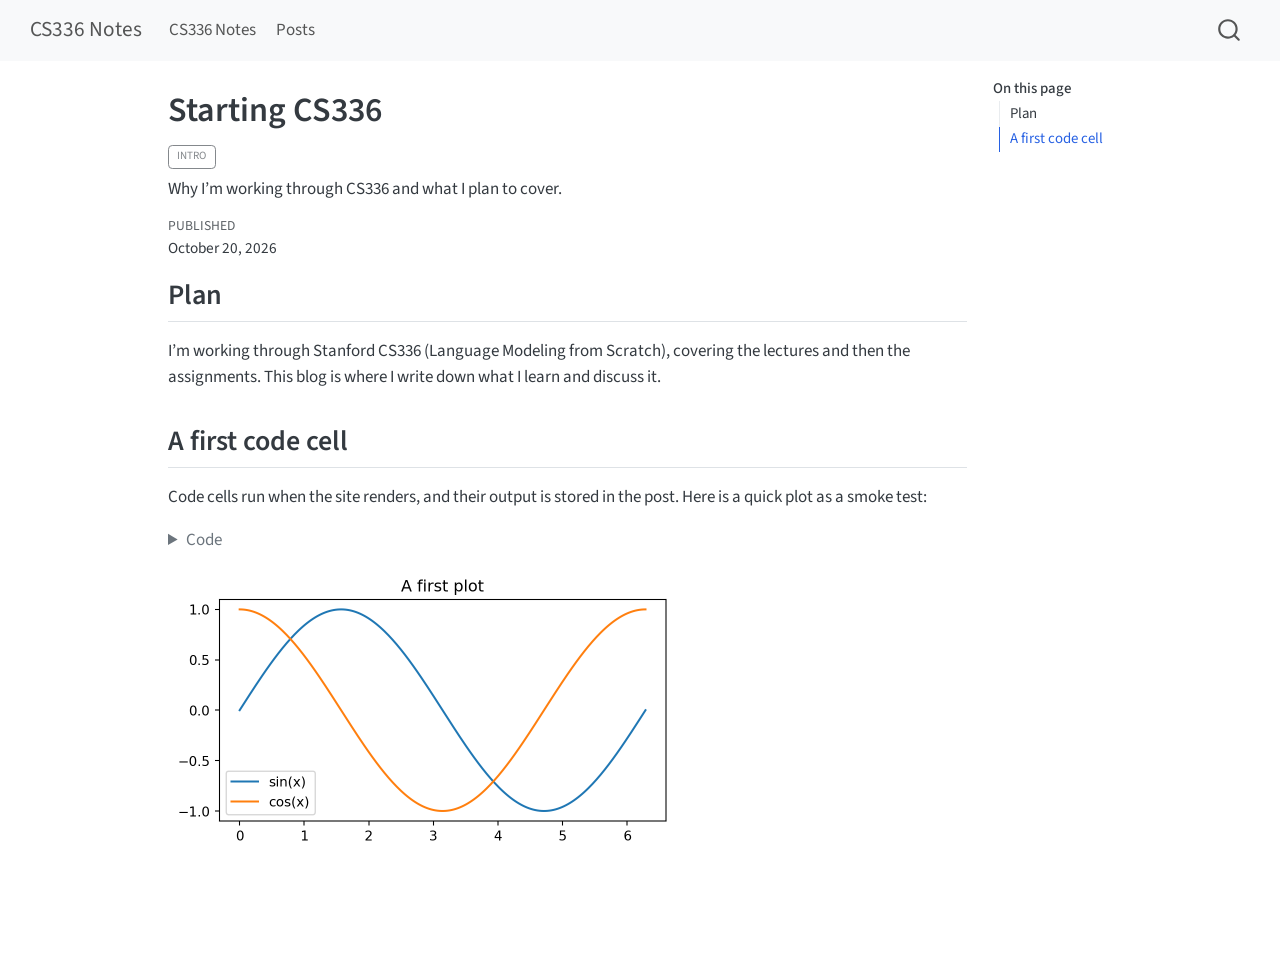
==== posts/2026-10-20-introduction/index.html @ ba6509da "Built site for gh-pages" ====
<!DOCTYPE html>
<html xmlns="http://www.w3.org/1999/xhtml" lang="en" xml:lang="en"><head>

<meta charset="utf-8">
<meta name="generator" content="quarto-1.10.19">

<meta name="viewport" content="width=device-width, initial-scale=1.0, user-scalable=yes">

<meta name="dcterms.date" content="2026-10-20">
<meta name="description" content="Why I’m working through CS336 and what I plan to cover.">

<title>Starting CS336 – CS336 Notes</title>
<style>
/* Default styles provided by pandoc.
** See https://pandoc.org/MANUAL.html#variables-for-html for config info.
*/
span.smallcaps{font-variant: small-caps;}
div.columns{display: flex; gap: 1.5em;}
div.column{flex: auto;}
@media screen {
div.columns{gap: min(4vw, 1.5em);}
div.column{overflow-x: auto;}
}
div.hanging-indent{margin-left: 1.5em; text-indent: -1.5em;}
ul.task-list{list-style: none;}
ul.task-list li input[type="checkbox"] {
  width: 0.8em;
  margin: 0 0.8em 0.2em -1em; /* quarto-specific, see https://github.com/quarto-dev/quarto-cli/issues/4556 */ 
  vertical-align: middle;
}
/* CSS for syntax highlighting */
html { -webkit-text-size-adjust: 100%; }
pre > code.sourceCode { white-space: pre; position: relative; }
pre > code.sourceCode > span { display: inline-block; line-height: 1.25; }
pre > code.sourceCode > span:empty { height: 1.2em; }
.sourceCode { overflow: visible; }
code.sourceCode > span { color: inherit; text-decoration: inherit; }
div.sourceCode { margin: 1em 0; }
pre.sourceCode { margin: 0; }
@media screen {
div.sourceCode { overflow: auto; }
}
@media print {
pre > code.sourceCode { white-space: pre-wrap; }
pre > code.sourceCode > span { text-indent: -5em; padding-left: 5em; }
}
pre.numberSource code
  { counter-reset: source-line 0; }
pre.numberSource code > span
  { position: relative; left: -4em; counter-increment: source-line; }
pre.numberSource code > span > a:first-child::before
  { content: counter(source-line);
    position: relative; left: -1em; text-align: right; vertical-align: baseline;
    border: none; display: inline-block;
    -webkit-touch-callout: none; -webkit-user-select: none;
    -khtml-user-select: none; -moz-user-select: none;
    -ms-user-select: none; user-select: none;
    padding: 0 4px; width: 4em;
  }
pre.numberSource { margin-left: 3em;  padding-left: 4px; }
div.sourceCode
  {   }
@media screen {
pre > code.sourceCode > span > a:first-child::before { text-decoration: underline; }
}
</style>


<script src="../../site_libs/quarto-nav/quarto-nav.js"></script>
<script src="../../site_libs/quarto-nav/headroom.min.js"></script>
<script src="../../site_libs/clipboard/clipboard.min.js"></script>
<script src="../../site_libs/quarto-search/autocomplete.umd.js"></script>
<script src="../../site_libs/quarto-search/fuse.min.js"></script>
<script src="../../site_libs/quarto-search/quarto-search.js"></script>
<meta name="quarto:offset" content="../../">
<script src="../../site_libs/quarto-html/quarto.js" type="module"></script>
<script src="../../site_libs/quarto-html/tabsets/tabsets.js" type="module"></script>
<script src="../../site_libs/quarto-html/popper.min.js"></script>
<script src="../../site_libs/quarto-html/tippy.umd.min.js"></script>
<script src="../../site_libs/quarto-html/anchor.min.js"></script>
<link href="../../site_libs/quarto-html/tippy.css" rel="stylesheet">
<link href="../../site_libs/quarto-html/quarto-syntax-highlighting-bf27225e3a48a9273f3daa8f8e829971.css" rel="stylesheet" id="quarto-text-highlighting-styles">
<script src="../../site_libs/bootstrap/bootstrap.min.js"></script>
<link href="../../site_libs/bootstrap/bootstrap-icons.css" rel="stylesheet">
<link href="../../site_libs/bootstrap/bootstrap-06f8a88343a80d1801e7d5232569a929.min.css" rel="stylesheet" append-hash="true" id="quarto-bootstrap" data-mode="light">
<script id="quarto-search-options" type="application/json">{
  "location": "navbar",
  "copy-button": false,
  "collapse-after": 3,
  "panel-placement": "end",
  "type": "overlay",
  "limit": 50,
  "keyboard-shortcut": [
    "f",
    "/",
    "s"
  ],
  "show-item-context": false,
  "language": {
    "search-no-results-text": "No results",
    "search-matching-documents-text": "matching documents",
    "search-copy-link-title": "Copy link to search",
    "search-hide-matches-text": "Hide additional matches",
    "search-more-match-text": "more match in this document",
    "search-more-matches-text": "more matches in this document",
    "search-clear-button-title": "Clear",
    "search-text-placeholder": "",
    "search-detached-cancel-button-title": "Cancel",
    "search-submit-button-title": "Submit",
    "search-label": "Search"
  }
}</script>


</head>

<body class="nav-fixed quarto-light">

<div id="quarto-search-results"></div>
  <header id="quarto-header" class="headroom fixed-top">
    <nav class="navbar navbar-expand-lg " data-bs-theme="dark">
      <div class="navbar-container container-fluid">
      <div class="navbar-brand-container mx-auto">
    <a class="navbar-brand" href="../../index.html">
    <span class="navbar-title">CS336 Notes</span>
    </a>
  </div>
            <div id="quarto-search" class="" title="Search"></div>
          <button class="navbar-toggler" type="button" data-bs-toggle="collapse" data-bs-target="#navbarCollapse" aria-controls="navbarCollapse" role="menu" aria-expanded="false" aria-label="Toggle navigation" onclick="if (window.quartoToggleHeadroom) { window.quartoToggleHeadroom(); }">
  <span class="navbar-toggler-icon"></span>
</button>
          <div class="collapse navbar-collapse" id="navbarCollapse">
            <ul class="navbar-nav navbar-nav-scroll me-auto">
  <li class="nav-item">
    <a class="nav-link" href="../../index.html"> 
<span class="menu-text">CS336 Notes</span></a>
  </li>  
  <li class="nav-item">
    <a class="nav-link" href="../../posts/index.html"> 
<span class="menu-text">Posts</span></a>
  </li>  
</ul>
          </div> <!-- /navcollapse -->
            <div class="quarto-navbar-tools">
</div>
      </div> <!-- /container-fluid -->
    </nav>
</header>
<!-- content -->
<div id="quarto-content" class="quarto-container page-columns page-rows-contents page-layout-article page-navbar">
<!-- sidebar -->
<!-- margin-sidebar -->
    <div id="quarto-margin-sidebar" class="sidebar margin-sidebar">
        <nav id="TOC" role="doc-toc" class="toc-active">
    <h2 id="toc-title">On this page</h2>
   
  <ul>
  <li><a href="#plan" id="toc-plan" class="nav-link active" data-scroll-target="#plan">Plan</a></li>
  <li><a href="#a-first-code-cell" id="toc-a-first-code-cell" class="nav-link" data-scroll-target="#a-first-code-cell">A first code cell</a></li>
  </ul>
</nav>
    </div>
<!-- main -->
<main class="content" id="quarto-document-content">

<header id="title-block-header" class="quarto-title-block default">
<div class="quarto-title">
<h1 class="title">Starting CS336</h1>
  <div class="quarto-categories">
    <div class="quarto-category">intro</div>
  </div>
  </div>

<div>
  <div class="description">
    Why I’m working through CS336 and what I plan to cover.
  </div>
</div>


<div class="quarto-title-meta">

    
    <div>
    <div class="quarto-title-meta-heading">Published</div>
    <div class="quarto-title-meta-contents">
      <p class="date">October 20, 2026</p>
    </div>
  </div>
  
    
  </div>
  


</header>


<section id="plan" class="level2">
<h2 class="anchored" data-anchor-id="plan">Plan</h2>
<p>I’m working through Stanford CS336 (Language Modeling from Scratch), covering the lectures and then the assignments. This blog is where I write down what I learn and discuss it.</p>
</section>
<section id="a-first-code-cell" class="level2">
<h2 class="anchored" data-anchor-id="a-first-code-cell">A first code cell</h2>
<p>Code cells run when the site renders, and their output is stored in the post. Here is a quick plot as a smoke test:</p>
<div id="3409f7a9" class="cell" data-execution_count="1">
<details class="code-fold">
<summary>Code</summary>
<div class="code-copy-outer-scaffold"><div class="sourceCode cell-code" id="cb1"><pre class="sourceCode python code-with-copy"><code class="sourceCode python"><span id="cb1-1"><a href="#cb1-1" aria-hidden="true" tabindex="-1"></a><span class="im">import</span> numpy <span class="im">as</span> np</span>
<span id="cb1-2"><a href="#cb1-2" aria-hidden="true" tabindex="-1"></a><span class="im">import</span> matplotlib.pyplot <span class="im">as</span> plt</span>
<span id="cb1-3"><a href="#cb1-3" aria-hidden="true" tabindex="-1"></a></span>
<span id="cb1-4"><a href="#cb1-4" aria-hidden="true" tabindex="-1"></a>x <span class="op">=</span> np.linspace(<span class="dv">0</span>, <span class="dv">2</span> <span class="op">*</span> np.pi, <span class="dv">200</span>)</span>
<span id="cb1-5"><a href="#cb1-5" aria-hidden="true" tabindex="-1"></a>fig, ax <span class="op">=</span> plt.subplots(figsize<span class="op">=</span>(<span class="dv">6</span>, <span class="dv">3</span>))</span>
<span id="cb1-6"><a href="#cb1-6" aria-hidden="true" tabindex="-1"></a>ax.plot(x, np.sin(x), label<span class="op">=</span><span class="st">"sin(x)"</span>)</span>
<span id="cb1-7"><a href="#cb1-7" aria-hidden="true" tabindex="-1"></a>ax.plot(x, np.cos(x), label<span class="op">=</span><span class="st">"cos(x)"</span>)</span>
<span id="cb1-8"><a href="#cb1-8" aria-hidden="true" tabindex="-1"></a>ax.legend()</span>
<span id="cb1-9"><a href="#cb1-9" aria-hidden="true" tabindex="-1"></a>ax.set_title(<span class="st">"A first plot"</span>)</span>
<span id="cb1-10"><a href="#cb1-10" aria-hidden="true" tabindex="-1"></a>plt.show()</span></code></pre></div><button title="Copy to Clipboard" class="code-copy-button"><i class="bi"></i></button></div>
</details>
<div class="cell-output cell-output-display">
<div>
<figure class="figure">
<p><img src="index_files/figure-html/cell-2-output-1.png" width="507" height="283" class="figure-img"></p>
</figure>
</div>
</div>
</div>


</section>

</main> <!-- /main -->
<script id="quarto-html-after-body" type="application/javascript">
  window.document.addEventListener("DOMContentLoaded", function (event) {
    const icon = "";
    const anchorJS = new window.AnchorJS();
    anchorJS.options = {
      placement: 'right',
      icon: icon
    };
    anchorJS.add('.anchored');
    const isCodeAnnotation = (el) => {
      for (const clz of el.classList) {
        if (clz.startsWith('code-annotation-')) {                     
          return true;
        }
      }
      return false;
    }
    const onCopySuccess = function(e) {
      // button target
      const button = e.trigger;
      // don't keep focus
      button.blur();
      // flash "checked"
      button.classList.add('code-copy-button-checked');
      var currentTitle = button.getAttribute("title");
      button.setAttribute("title", "Copied!");
      let tooltip;
      if (window.bootstrap) {
        button.setAttribute("data-bs-toggle", "tooltip");
        button.setAttribute("data-bs-placement", "left");
        button.setAttribute("data-bs-title", "Copied!");
        tooltip = new bootstrap.Tooltip(button, 
          { trigger: "manual", 
            customClass: "code-copy-button-tooltip",
            offset: [0, -8]});
        tooltip.show();    
      }
      setTimeout(function() {
        if (tooltip) {
          tooltip.hide();
          button.removeAttribute("data-bs-title");
          button.removeAttribute("data-bs-toggle");
          button.removeAttribute("data-bs-placement");
        }
        button.setAttribute("title", currentTitle);
        button.classList.remove('code-copy-button-checked');
      }, 1000);
      // clear code selection
      e.clearSelection();
    }
    const getTextToCopy = function(trigger) {
      const outerScaffold = trigger.parentElement.cloneNode(true);
      const codeEl = outerScaffold.querySelector('code');
      for (const childEl of codeEl.children) {
        if (isCodeAnnotation(childEl)) {
          childEl.remove();
        }
      }
      return codeEl.innerText;
    }
    const clipboard = new window.ClipboardJS('.code-copy-button:not([data-in-quarto-modal])', {
      text: getTextToCopy
    });
    clipboard.on('success', onCopySuccess);
    if (window.document.getElementById('quarto-embedded-source-code-modal')) {
      const clipboardModal = new window.ClipboardJS('.code-copy-button[data-in-quarto-modal]', {
        text: getTextToCopy,
        container: window.document.getElementById('quarto-embedded-source-code-modal')
      });
      clipboardModal.on('success', onCopySuccess);
    }
      var localhostRegex = new RegExp(/^(?:http|https):\/\/localhost\:?[0-9]*\//);
      var mailtoRegex = new RegExp(/^mailto:/);
        var filterRegex = new RegExp("https:\/\/manish13\.github\.io\/cs336-blog\/");
      var isInternal = (href) => {
          return filterRegex.test(href) || localhostRegex.test(href) || mailtoRegex.test(href);
      }
      // Inspect non-navigation links and adorn them if external
     var links = window.document.querySelectorAll('a[href]:not(.nav-link):not(.navbar-brand):not(.toc-action):not(.sidebar-link):not(.sidebar-item-toggle):not(.pagination-link):not(.no-external):not([aria-hidden]):not(.dropdown-item):not(.quarto-navigation-tool):not(.about-link)');
      for (var i=0; i<links.length; i++) {
        const link = links[i];
        if (!isInternal(link.href)) {
          // undo the damage that might have been done by quarto-nav.js in the case of
          // links that we want to consider external
          if (link.dataset.originalHref !== undefined) {
            link.href = link.dataset.originalHref;
          }
        }
      }
    function tippyHover(el, contentFn, onTriggerFn, onUntriggerFn) {
      const config = {
        allowHTML: true,
        maxWidth: 500,
        delay: 100,
        arrow: false,
        appendTo: function(el) {
            return el.parentElement;
        },
        interactive: true,
        interactiveBorder: 10,
        theme: 'quarto',
        placement: 'bottom-start',
      };
      if (contentFn) {
        config.content = contentFn;
      }
      if (onTriggerFn) {
        config.onTrigger = onTriggerFn;
      }
      if (onUntriggerFn) {
        config.onUntrigger = onUntriggerFn;
      }
      window.tippy(el, config); 
    }
    const noterefs = window.document.querySelectorAll('a[role="doc-noteref"]');
    for (var i=0; i<noterefs.length; i++) {
      const ref = noterefs[i];
      tippyHover(ref, function() {
        // use id or data attribute instead here
        let href = ref.getAttribute('data-footnote-href') || ref.getAttribute('href');
        try { href = new URL(href).hash; } catch {}
        const id = href.replace(/^#\/?/, "");
        const note = window.document.getElementById(id);
        if (note) {
          return note.innerHTML;
        } else {
          return "";
        }
      });
    }
    const xrefs = window.document.querySelectorAll('a.quarto-xref');
    const processXRef = (id, note) => {
      // Strip column container classes
      const stripColumnClz = (el) => {
        el.classList.remove("page-full", "page-columns");
        if (el.children) {
          for (const child of el.children) {
            stripColumnClz(child);
          }
        }
      }
      stripColumnClz(note)
      if (id === null || id.startsWith('sec-')) {
        // Special case sections, only their first couple elements
        const container = document.createElement("div");
        if (note.children && note.children.length > 2) {
          container.appendChild(note.children[0].cloneNode(true));
          for (let i = 1; i < note.children.length; i++) {
            const child = note.children[i];
            if (child.tagName === "P" && child.innerText === "") {
              continue;
            } else {
              container.appendChild(child.cloneNode(true));
              break;
            }
          }
          if (window.Quarto?.typesetMath) {
            window.Quarto.typesetMath(container);
          }
          return container.innerHTML
        } else {
          if (window.Quarto?.typesetMath) {
            window.Quarto.typesetMath(note);
          }
          return note.innerHTML;
        }
      } else {
        // Remove any anchor links if they are present
        const anchorLink = note.querySelector('a.anchorjs-link');
        if (anchorLink) {
          anchorLink.remove();
        }
        if (window.Quarto?.typesetMath) {
          window.Quarto.typesetMath(note);
        }
        if (note.classList.contains("callout")) {
          return note.outerHTML;
        } else {
          return note.innerHTML;
        }
      }
    }
    for (var i=0; i<xrefs.length; i++) {
      const xref = xrefs[i];
      tippyHover(xref, undefined, function(instance) {
        instance.disable();
        let url = xref.getAttribute('href');
        let hash = undefined; 
        if (url.startsWith('#')) {
          hash = url;
        } else {
          try { hash = new URL(url).hash; } catch {}
        }
        if (hash) {
          const id = hash.replace(/^#\/?/, "");
          const note = window.document.getElementById(id);
          if (note !== null) {
            try {
              const html = processXRef(id, note.cloneNode(true));
              instance.setContent(html);
            } finally {
              instance.enable();
              instance.show();
            }
          } else {
            // See if we can fetch this
            fetch(url.split('#')[0])
            .then(res => res.text())
            .then(html => {
              const parser = new DOMParser();
              const htmlDoc = parser.parseFromString(html, "text/html");
              const note = htmlDoc.getElementById(id);
              if (note !== null) {
                const html = processXRef(id, note);
                instance.setContent(html);
              } 
            }).finally(() => {
              instance.enable();
              instance.show();
            });
          }
        } else {
          // See if we can fetch a full url (with no hash to target)
          // This is a special case and we should probably do some content thinning / targeting
          fetch(url)
          .then(res => res.text())
          .then(html => {
            const parser = new DOMParser();
            const htmlDoc = parser.parseFromString(html, "text/html");
            const note = htmlDoc.querySelector('main.content');
            if (note !== null) {
              // This should only happen for chapter cross references
              // (since there is no id in the URL)
              // remove the first header
              if (note.children.length > 0 && note.children[0].tagName === "HEADER") {
                note.children[0].remove();
              }
              const html = processXRef(null, note);
              instance.setContent(html);
            } 
          }).finally(() => {
            instance.enable();
            instance.show();
          });
        }
      }, function(instance) {
      });
    }
        let selectedAnnoteEl;
        const selectorForAnnotation = ( cell, annotation) => {
          let cellAttr = 'data-code-cell="' + cell + '"';
          let lineAttr = 'data-code-annotation="' +  annotation + '"';
          const selector = 'span[' + cellAttr + '][' + lineAttr + ']';
          return selector;
        }
        const selectCodeLines = (annoteEl) => {
          const doc = window.document;
          const targetCell = annoteEl.getAttribute("data-target-cell");
          const targetAnnotation = annoteEl.getAttribute("data-target-annotation");
          const annoteSpan = window.document.querySelector(selectorForAnnotation(targetCell, targetAnnotation));
          const lines = annoteSpan.getAttribute("data-code-lines").split(",");
          const lineIds = lines.map((line) => {
            return targetCell + "-" + line;
          })
          let top = null;
          let height = null;
          let parent = null;
          if (lineIds.length > 0) {
              //compute the position of the single el (top and bottom and make a div)
              const el = window.document.getElementById(lineIds[0]);
              top = el.offsetTop;
              height = el.offsetHeight;
              parent = el.parentElement.parentElement;
            if (lineIds.length > 1) {
              const lastEl = window.document.getElementById(lineIds[lineIds.length - 1]);
              const bottom = lastEl.offsetTop + lastEl.offsetHeight;
              height = bottom - top;
            }
            if (top !== null && height !== null && parent !== null) {
              // cook up a div (if necessary) and position it 
              let div = window.document.getElementById("code-annotation-line-highlight");
              if (div === null) {
                div = window.document.createElement("div");
                div.setAttribute("id", "code-annotation-line-highlight");
                div.style.position = 'absolute';
                parent.appendChild(div);
              }
              div.style.top = top - 2 + "px";
              div.style.height = height + 4 + "px";
              div.style.left = 0;
              let gutterDiv = window.document.getElementById("code-annotation-line-highlight-gutter");
              if (gutterDiv === null) {
                gutterDiv = window.document.createElement("div");
                gutterDiv.setAttribute("id", "code-annotation-line-highlight-gutter");
                gutterDiv.style.position = 'absolute';
                const codeCell = window.document.getElementById(targetCell);
                const gutter = codeCell.querySelector('.code-annotation-gutter');
                gutter.appendChild(gutterDiv);
              }
              gutterDiv.style.top = top - 2 + "px";
              gutterDiv.style.height = height + 4 + "px";
            }
            selectedAnnoteEl = annoteEl;
          }
        };
        const unselectCodeLines = () => {
          const elementsIds = ["code-annotation-line-highlight", "code-annotation-line-highlight-gutter"];
          elementsIds.forEach((elId) => {
            const div = window.document.getElementById(elId);
            if (div) {
              div.remove();
            }
          });
          selectedAnnoteEl = undefined;
        };
          // Handle positioning of the toggle
      window.addEventListener(
        "resize",
        throttle(() => {
          elRect = undefined;
          if (selectedAnnoteEl) {
            selectCodeLines(selectedAnnoteEl);
          }
        }, 10)
      );
      function throttle(fn, ms) {
      let throttle = false;
      let timer;
        return (...args) => {
          if(!throttle) { // first call gets through
              fn.apply(this, args);
              throttle = true;
          } else { // all the others get throttled
              if(timer) clearTimeout(timer); // cancel #2
              timer = setTimeout(() => {
                fn.apply(this, args);
                timer = throttle = false;
              }, ms);
          }
        };
      }
        // Attach click handler to the DT
        const annoteDls = window.document.querySelectorAll('dt[data-target-cell]');
        for (const annoteDlNode of annoteDls) {
          annoteDlNode.addEventListener('click', (event) => {
            const clickedEl = event.target;
            if (clickedEl !== selectedAnnoteEl) {
              unselectCodeLines();
              const activeEl = window.document.querySelector('dt[data-target-cell].code-annotation-active');
              if (activeEl) {
                activeEl.classList.remove('code-annotation-active');
              }
              selectCodeLines(clickedEl);
              clickedEl.classList.add('code-annotation-active');
            } else {
              // Unselect the line
              unselectCodeLines();
              clickedEl.classList.remove('code-annotation-active');
            }
          });
        }
    const findCites = (el) => {
      const parentEl = el.parentElement;
      if (parentEl) {
        const cites = parentEl.dataset.cites;
        if (cites) {
          return {
            el,
            cites: cites.split(' ')
          };
        } else {
          return findCites(el.parentElement)
        }
      } else {
        return undefined;
      }
    };
    var bibliorefs = window.document.querySelectorAll('a[role="doc-biblioref"]');
    for (var i=0; i<bibliorefs.length; i++) {
      const ref = bibliorefs[i];
      const citeInfo = findCites(ref);
      if (citeInfo) {
        tippyHover(citeInfo.el, function() {
          var popup = window.document.createElement('div');
          citeInfo.cites.forEach(function(cite) {
            var citeDiv = window.document.createElement('div');
            citeDiv.classList.add('hanging-indent');
            citeDiv.classList.add('csl-entry');
            var biblioDiv = window.document.getElementById('ref-' + cite);
            if (biblioDiv) {
              citeDiv.innerHTML = biblioDiv.innerHTML;
            }
            popup.appendChild(citeDiv);
          });
          return popup.innerHTML;
        });
      }
    }
  });
  </script>
</div> <!-- /content -->




</body></html>
---- site_libs/quarto-html/tippy.css ----
.tippy-box[data-animation=fade][data-state=hidden]{opacity:0}[data-tippy-root]{max-width:calc(100vw - 10px)}.tippy-box{position:relative;background-color:#333;color:#fff;border-radius:4px;font-size:14px;line-height:1.4;white-space:normal;outline:0;transition-property:transform,visibility,opacity}.tippy-box[data-placement^=top]>.tippy-arrow{bottom:0}.tippy-box[data-placement^=top]>.tippy-arrow:before{bottom:-7px;left:0;border-width:8px 8px 0;border-top-color:initial;transform-origin:center top}.tippy-box[data-placement^=bottom]>.tippy-arrow{top:0}.tippy-box[data-placement^=bottom]>.tippy-arrow:before{top:-7px;left:0;border-width:0 8px 8px;border-bottom-color:initial;transform-origin:center bottom}.tippy-box[data-placement^=left]>.tippy-arrow{right:0}.tippy-box[data-placement^=left]>.tippy-arrow:before{border-width:8px 0 8px 8px;border-left-color:initial;right:-7px;transform-origin:center left}.tippy-box[data-placement^=right]>.tippy-arrow{left:0}.tippy-box[data-placement^=right]>.tippy-arrow:before{left:-7px;border-width:8px 8px 8px 0;border-right-color:initial;transform-origin:center right}.tippy-box[data-inertia][data-state=visible]{transition-timing-function:cubic-bezier(.54,1.5,.38,1.11)}.tippy-arrow{width:16px;height:16px;color:#333}.tippy-arrow:before{content:"";position:absolute;border-color:transparent;border-style:solid}.tippy-content{position:relative;padding:5px 9px;z-index:1}
---- site_libs/quarto-html/quarto-syntax-highlighting-bf27225e3a48a9273f3daa8f8e829971.css ----
/* quarto syntax highlight colors */
:root {
  --quarto-hl-ot-color: #003B4F;
  --quarto-hl-at-color: #657422;
  --quarto-hl-ss-color: #20794D;
  --quarto-hl-an-color: #5E5E5E;
  --quarto-hl-fu-color: #4758AB;
  --quarto-hl-st-color: #20794D;
  --quarto-hl-cf-color: #003B4F;
  --quarto-hl-op-color: #5E5E5E;
  --quarto-hl-er-color: #AD0000;
  --quarto-hl-bn-color: #AD0000;
  --quarto-hl-al-color: #AD0000;
  --quarto-hl-va-color: #111111;
  --quarto-hl-bu-color: inherit;
  --quarto-hl-ex-color: inherit;
  --quarto-hl-pp-color: #AD0000;
  --quarto-hl-in-color: #5E5E5E;
  --quarto-hl-vs-color: #20794D;
  --quarto-hl-wa-color: #5E5E5E;
  --quarto-hl-do-color: #5E5E5E;
  --quarto-hl-im-color: #00769E;
  --quarto-hl-ch-color: #20794D;
  --quarto-hl-dt-color: #AD0000;
  --quarto-hl-fl-color: #AD0000;
  --quarto-hl-co-color: #5E5E5E;
  --quarto-hl-cv-color: #5E5E5E;
  --quarto-hl-cn-color: #8f5902;
  --quarto-hl-sc-color: #5E5E5E;
  --quarto-hl-dv-color: #AD0000;
  --quarto-hl-kw-color: #003B4F;
}

/* other quarto variables */
:root {
  --quarto-font-monospace: SFMono-Regular, Menlo, Monaco, Consolas, "Liberation Mono", "Courier New", monospace;
}

/* syntax highlight based on Pandoc's rules */
pre > code.sourceCode > span {
  color: #003B4F;
}

code.sourceCode > span {
  color: #003B4F;
}

div.sourceCode,
div.sourceCode pre.sourceCode {
  color: #003B4F;
}

/* Normal */
code span {
  color: #003B4F;
}

/* Alert */
code span.al {
  color: #AD0000;
  font-style: inherit;
}

/* Annotation */
code span.an {
  color: #5E5E5E;
  font-style: inherit;
}

/* Attribute */
code span.at {
  color: #657422;
  font-style: inherit;
}

/* BaseN */
code span.bn {
  color: #AD0000;
  font-style: inherit;
}

/* BuiltIn */
code span.bu {
  font-style: inherit;
}

/* ControlFlow */
code span.cf {
  color: #003B4F;
  font-weight: bold;
  font-style: inherit;
}

/* Char */
code span.ch {
  color: #20794D;
  font-style: inherit;
}

/* Constant */
code span.cn {
  color: #8f5902;
  font-style: inherit;
}

/* Comment */
code span.co {
  color: #5E5E5E;
  font-style: inherit;
}

/* CommentVar */
code span.cv {
  color: #5E5E5E;
  font-style: italic;
}

/* Documentation */
code span.do {
  color: #5E5E5E;
  font-style: italic;
}

/* DataType */
code span.dt {
  color: #AD0000;
  font-style: inherit;
}

/* DecVal */
code span.dv {
  color: #AD0000;
  font-style: inherit;
}

/* Error */
code span.er {
  color: #AD0000;
  font-style: inherit;
}

/* Extension */
code span.ex {
  font-style: inherit;
}

/* Float */
code span.fl {
  color: #AD0000;
  font-style: inherit;
}

/* Function */
code span.fu {
  color: #4758AB;
  font-style: inherit;
}

/* Import */
code span.im {
  color: #00769E;
  font-style: inherit;
}

/* Information */
code span.in {
  color: #5E5E5E;
  font-style: inherit;
}

/* Keyword */
code span.kw {
  color: #003B4F;
  font-weight: bold;
  font-style: inherit;
}

/* Operator */
code span.op {
  color: #5E5E5E;
  font-style: inherit;
}

/* Other */
code span.ot {
  color: #003B4F;
  font-style: inherit;
}

/* Preprocessor */
code span.pp {
  color: #AD0000;
  font-style: inherit;
}

/* SpecialChar */
code span.sc {
  color: #5E5E5E;
  font-style: inherit;
}

/* SpecialString */
code span.ss {
  color: #20794D;
  font-style: inherit;
}

/* String */
code span.st {
  color: #20794D;
  font-style: inherit;
}

/* Variable */
code span.va {
  color: #111111;
  font-style: inherit;
}

/* VerbatimString */
code span.vs {
  color: #20794D;
  font-style: inherit;
}

/* Warning */
code span.wa {
  color: #5E5E5E;
  font-style: italic;
}

.prevent-inlining {
  content: "</";
}

/*# sourceMappingURL=8be38f48d34c45af72792cbd699585e7.css.map */
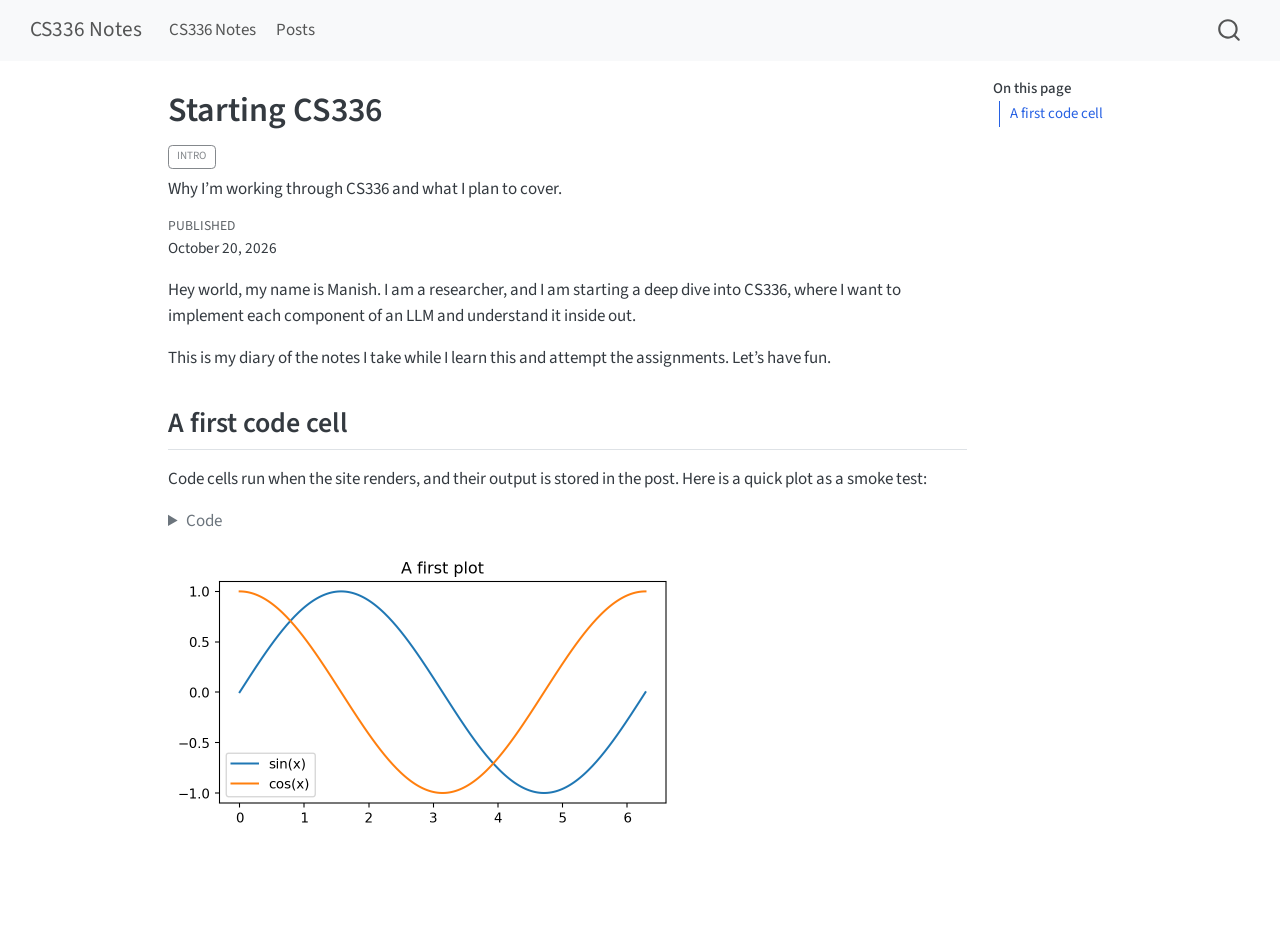
==== commit 7efdc11c: "Built site for gh-pages" ====
--- a/posts/2026-10-20-introduction/index.html
+++ b/posts/2026-10-20-introduction/index.html
@@ -155,8 +155,7 @@
     <h2 id="toc-title">On this page</h2>
    
   <ul>
-  <li><a href="#plan" id="toc-plan" class="nav-link active" data-scroll-target="#plan">Plan</a></li>
-  <li><a href="#a-first-code-cell" id="toc-a-first-code-cell" class="nav-link" data-scroll-target="#a-first-code-cell">A first code cell</a></li>
+  <li><a href="#a-first-code-cell" id="toc-a-first-code-cell" class="nav-link active" data-scroll-target="#a-first-code-cell">A first code cell</a></li>
   </ul>
 </nav>
     </div>
@@ -196,14 +195,12 @@
 </header>
 
 
-<section id="plan" class="level2">
-<h2 class="anchored" data-anchor-id="plan">Plan</h2>
-<p>I’m working through Stanford CS336 (Language Modeling from Scratch), covering the lectures and then the assignments. This blog is where I write down what I learn and discuss it.</p>
-</section>
+<p>Hey world, my name is Manish. I am a researcher, and I am starting a deep dive into CS336, where I want to implement each component of an LLM and understand it inside out.</p>
+<p>This is my diary of the notes I take while I learn this and attempt the assignments. Let’s have fun.</p>
 <section id="a-first-code-cell" class="level2">
 <h2 class="anchored" data-anchor-id="a-first-code-cell">A first code cell</h2>
 <p>Code cells run when the site renders, and their output is stored in the post. Here is a quick plot as a smoke test:</p>
-<div id="3409f7a9" class="cell" data-execution_count="1">
+<div id="f60358c9" class="cell" data-execution_count="1">
 <details class="code-fold">
 <summary>Code</summary>
 <div class="code-copy-outer-scaffold"><div class="sourceCode cell-code" id="cb1"><pre class="sourceCode python code-with-copy"><code class="sourceCode python"><span id="cb1-1"><a href="#cb1-1" aria-hidden="true" tabindex="-1"></a><span class="im">import</span> numpy <span class="im">as</span> np</span>
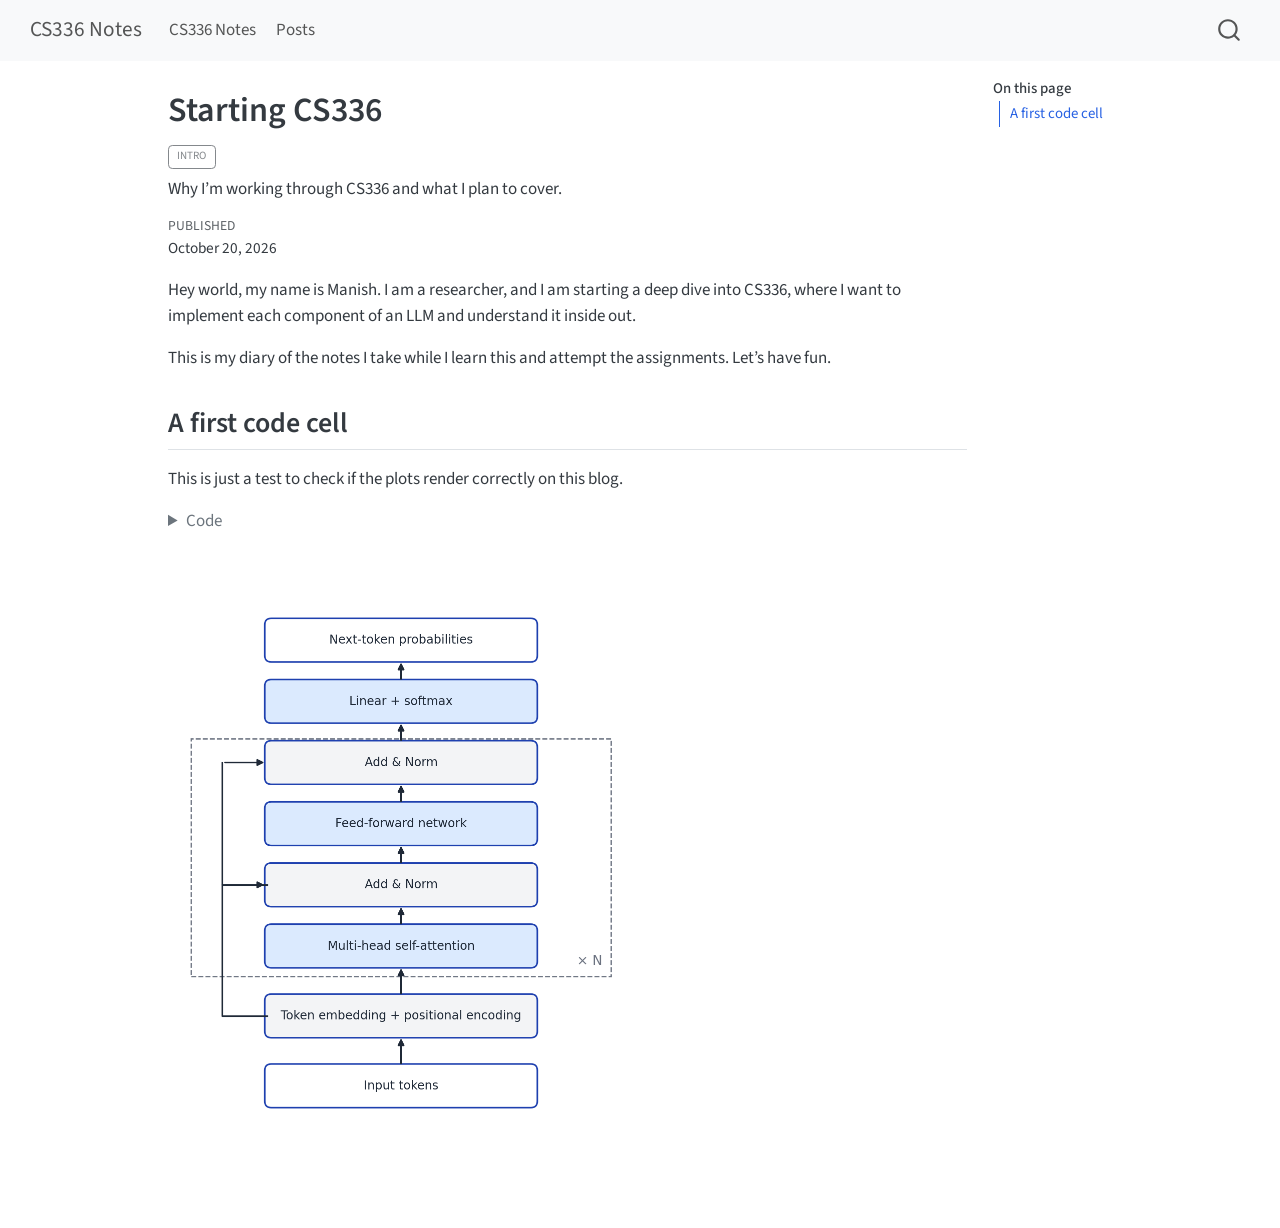
==== commit 6facdf0a: "Built site for gh-pages" ====
--- a/posts/2026-10-20-introduction/index.html
+++ b/posts/2026-10-20-introduction/index.html
@@ -199,25 +199,64 @@
 <p>This is my diary of the notes I take while I learn this and attempt the assignments. Let’s have fun.</p>
 <section id="a-first-code-cell" class="level2">
 <h2 class="anchored" data-anchor-id="a-first-code-cell">A first code cell</h2>
-<p>Code cells run when the site renders, and their output is stored in the post. Here is a quick plot as a smoke test:</p>
-<div id="f60358c9" class="cell" data-execution_count="1">
+<p>This is just a test to check if the plots render correctly on this blog.</p>
+<div id="9cbfe132" class="cell" data-execution_count="1">
 <details class="code-fold">
 <summary>Code</summary>
-<div class="code-copy-outer-scaffold"><div class="sourceCode cell-code" id="cb1"><pre class="sourceCode python code-with-copy"><code class="sourceCode python"><span id="cb1-1"><a href="#cb1-1" aria-hidden="true" tabindex="-1"></a><span class="im">import</span> numpy <span class="im">as</span> np</span>
-<span id="cb1-2"><a href="#cb1-2" aria-hidden="true" tabindex="-1"></a><span class="im">import</span> matplotlib.pyplot <span class="im">as</span> plt</span>
+<div class="code-copy-outer-scaffold"><div class="sourceCode cell-code" id="cb1"><pre class="sourceCode python code-with-copy"><code class="sourceCode python"><span id="cb1-1"><a href="#cb1-1" aria-hidden="true" tabindex="-1"></a><span class="im">import</span> matplotlib.pyplot <span class="im">as</span> plt</span>
+<span id="cb1-2"><a href="#cb1-2" aria-hidden="true" tabindex="-1"></a><span class="im">from</span> matplotlib.patches <span class="im">import</span> FancyBboxPatch</span>
 <span id="cb1-3"><a href="#cb1-3" aria-hidden="true" tabindex="-1"></a></span>
-<span id="cb1-4"><a href="#cb1-4" aria-hidden="true" tabindex="-1"></a>x <span class="op">=</span> np.linspace(<span class="dv">0</span>, <span class="dv">2</span> <span class="op">*</span> np.pi, <span class="dv">200</span>)</span>
-<span id="cb1-5"><a href="#cb1-5" aria-hidden="true" tabindex="-1"></a>fig, ax <span class="op">=</span> plt.subplots(figsize<span class="op">=</span>(<span class="dv">6</span>, <span class="dv">3</span>))</span>
-<span id="cb1-6"><a href="#cb1-6" aria-hidden="true" tabindex="-1"></a>ax.plot(x, np.sin(x), label<span class="op">=</span><span class="st">"sin(x)"</span>)</span>
-<span id="cb1-7"><a href="#cb1-7" aria-hidden="true" tabindex="-1"></a>ax.plot(x, np.cos(x), label<span class="op">=</span><span class="st">"cos(x)"</span>)</span>
-<span id="cb1-8"><a href="#cb1-8" aria-hidden="true" tabindex="-1"></a>ax.legend()</span>
-<span id="cb1-9"><a href="#cb1-9" aria-hidden="true" tabindex="-1"></a>ax.set_title(<span class="st">"A first plot"</span>)</span>
-<span id="cb1-10"><a href="#cb1-10" aria-hidden="true" tabindex="-1"></a>plt.show()</span></code></pre></div><button title="Copy to Clipboard" class="code-copy-button"><i class="bi"></i></button></div>
+<span id="cb1-4"><a href="#cb1-4" aria-hidden="true" tabindex="-1"></a>INK, BLOCK, NORM, EDGE <span class="op">=</span> <span class="st">"#1f2937"</span>, <span class="st">"#dbeafe"</span>, <span class="st">"#f3f4f6"</span>, <span class="st">"#1e40af"</span></span>
+<span id="cb1-5"><a href="#cb1-5" aria-hidden="true" tabindex="-1"></a></span>
+<span id="cb1-6"><a href="#cb1-6" aria-hidden="true" tabindex="-1"></a>fig, ax <span class="op">=</span> plt.subplots(figsize<span class="op">=</span>(<span class="dv">6</span>, <span class="fl">7.5</span>))</span>
+<span id="cb1-7"><a href="#cb1-7" aria-hidden="true" tabindex="-1"></a>ax.set_xlim(<span class="dv">0</span>, <span class="dv">10</span>)</span>
+<span id="cb1-8"><a href="#cb1-8" aria-hidden="true" tabindex="-1"></a>ax.set_ylim(<span class="fl">0.3</span>, <span class="dv">13</span>)</span>
+<span id="cb1-9"><a href="#cb1-9" aria-hidden="true" tabindex="-1"></a>ax.axis(<span class="st">"off"</span>)</span>
+<span id="cb1-10"><a href="#cb1-10" aria-hidden="true" tabindex="-1"></a></span>
+<span id="cb1-11"><a href="#cb1-11" aria-hidden="true" tabindex="-1"></a></span>
+<span id="cb1-12"><a href="#cb1-12" aria-hidden="true" tabindex="-1"></a><span class="kw">def</span> box(y, label, fc, w<span class="op">=</span><span class="dv">6</span>, h<span class="op">=</span><span class="fl">0.9</span>):</span>
+<span id="cb1-13"><a href="#cb1-13" aria-hidden="true" tabindex="-1"></a>    ax.add_patch(FancyBboxPatch((<span class="dv">5</span> <span class="op">-</span> w <span class="op">/</span> <span class="dv">2</span>, y <span class="op">-</span> h <span class="op">/</span> <span class="dv">2</span>), w, h,</span>
+<span id="cb1-14"><a href="#cb1-14" aria-hidden="true" tabindex="-1"></a>                 boxstyle<span class="op">=</span><span class="st">"round,pad=0.05,rounding_size=0.15"</span>, fc<span class="op">=</span>fc, ec<span class="op">=</span>EDGE, lw<span class="op">=</span><span class="fl">1.2</span>))</span>
+<span id="cb1-15"><a href="#cb1-15" aria-hidden="true" tabindex="-1"></a>    ax.text(<span class="dv">5</span>, y, label, ha<span class="op">=</span><span class="st">"center"</span>, va<span class="op">=</span><span class="st">"center"</span>, fontsize<span class="op">=</span><span class="dv">9</span>, color<span class="op">=</span>INK)</span>
+<span id="cb1-16"><a href="#cb1-16" aria-hidden="true" tabindex="-1"></a></span>
+<span id="cb1-17"><a href="#cb1-17" aria-hidden="true" tabindex="-1"></a></span>
+<span id="cb1-18"><a href="#cb1-18" aria-hidden="true" tabindex="-1"></a><span class="kw">def</span> arrow(x0, y0, x1, y1):</span>
+<span id="cb1-19"><a href="#cb1-19" aria-hidden="true" tabindex="-1"></a>    ax.annotate(<span class="st">""</span>, xy<span class="op">=</span>(x1, y1), xytext<span class="op">=</span>(x0, y0),</span>
+<span id="cb1-20"><a href="#cb1-20" aria-hidden="true" tabindex="-1"></a>                arrowprops<span class="op">=</span><span class="bu">dict</span>(arrowstyle<span class="op">=</span><span class="st">"-|&gt;"</span>, color<span class="op">=</span>INK, lw<span class="op">=</span><span class="fl">1.2</span>))</span>
+<span id="cb1-21"><a href="#cb1-21" aria-hidden="true" tabindex="-1"></a></span>
+<span id="cb1-22"><a href="#cb1-22" aria-hidden="true" tabindex="-1"></a></span>
+<span id="cb1-23"><a href="#cb1-23" aria-hidden="true" tabindex="-1"></a><span class="kw">def</span> residual(ya, yb):</span>
+<span id="cb1-24"><a href="#cb1-24" aria-hidden="true" tabindex="-1"></a>    ax.plot([<span class="fl">2.0</span>, <span class="fl">1.0</span>, <span class="fl">1.0</span>], [ya, ya, yb], color<span class="op">=</span>INK, lw<span class="op">=</span><span class="fl">1.2</span>)</span>
+<span id="cb1-25"><a href="#cb1-25" aria-hidden="true" tabindex="-1"></a>    arrow(<span class="fl">1.0</span>, yb, <span class="fl">2.0</span>, yb)</span>
+<span id="cb1-26"><a href="#cb1-26" aria-hidden="true" tabindex="-1"></a></span>
+<span id="cb1-27"><a href="#cb1-27" aria-hidden="true" tabindex="-1"></a></span>
+<span id="cb1-28"><a href="#cb1-28" aria-hidden="true" tabindex="-1"></a>layers <span class="op">=</span> [</span>
+<span id="cb1-29"><a href="#cb1-29" aria-hidden="true" tabindex="-1"></a>    (<span class="fl">1.0</span>, <span class="st">"Input tokens"</span>, <span class="st">"white"</span>),</span>
+<span id="cb1-30"><a href="#cb1-30" aria-hidden="true" tabindex="-1"></a>    (<span class="fl">2.6</span>, <span class="st">"Token embedding + positional encoding"</span>, NORM),</span>
+<span id="cb1-31"><a href="#cb1-31" aria-hidden="true" tabindex="-1"></a>    (<span class="fl">4.2</span>, <span class="st">"Multi-head self-attention"</span>, BLOCK),</span>
+<span id="cb1-32"><a href="#cb1-32" aria-hidden="true" tabindex="-1"></a>    (<span class="fl">5.6</span>, <span class="st">"Add &amp; Norm"</span>, NORM),</span>
+<span id="cb1-33"><a href="#cb1-33" aria-hidden="true" tabindex="-1"></a>    (<span class="fl">7.0</span>, <span class="st">"Feed-forward network"</span>, BLOCK),</span>
+<span id="cb1-34"><a href="#cb1-34" aria-hidden="true" tabindex="-1"></a>    (<span class="fl">8.4</span>, <span class="st">"Add &amp; Norm"</span>, NORM),</span>
+<span id="cb1-35"><a href="#cb1-35" aria-hidden="true" tabindex="-1"></a>    (<span class="fl">9.8</span>, <span class="st">"Linear + softmax"</span>, BLOCK),</span>
+<span id="cb1-36"><a href="#cb1-36" aria-hidden="true" tabindex="-1"></a>    (<span class="fl">11.2</span>, <span class="st">"Next-token probabilities"</span>, <span class="st">"white"</span>),</span>
+<span id="cb1-37"><a href="#cb1-37" aria-hidden="true" tabindex="-1"></a>]</span>
+<span id="cb1-38"><a href="#cb1-38" aria-hidden="true" tabindex="-1"></a><span class="cf">for</span> y, label, fc <span class="kw">in</span> layers:</span>
+<span id="cb1-39"><a href="#cb1-39" aria-hidden="true" tabindex="-1"></a>    box(y, label, fc)</span>
+<span id="cb1-40"><a href="#cb1-40" aria-hidden="true" tabindex="-1"></a><span class="cf">for</span> (y0, _, _), (y1, _, _) <span class="kw">in</span> <span class="bu">zip</span>(layers, layers[<span class="dv">1</span>:]):</span>
+<span id="cb1-41"><a href="#cb1-41" aria-hidden="true" tabindex="-1"></a>    arrow(<span class="dv">5</span>, y0 <span class="op">+</span> <span class="fl">0.45</span>, <span class="dv">5</span>, y1 <span class="op">-</span> <span class="fl">0.45</span>)</span>
+<span id="cb1-42"><a href="#cb1-42" aria-hidden="true" tabindex="-1"></a></span>
+<span id="cb1-43"><a href="#cb1-43" aria-hidden="true" tabindex="-1"></a>residual(<span class="fl">2.6</span>, <span class="fl">5.6</span>)</span>
+<span id="cb1-44"><a href="#cb1-44" aria-hidden="true" tabindex="-1"></a>residual(<span class="fl">5.6</span>, <span class="fl">8.4</span>)</span>
+<span id="cb1-45"><a href="#cb1-45" aria-hidden="true" tabindex="-1"></a></span>
+<span id="cb1-46"><a href="#cb1-46" aria-hidden="true" tabindex="-1"></a>ax.add_patch(plt.Rectangle((<span class="fl">0.3</span>, <span class="fl">3.5</span>), <span class="fl">9.4</span>, <span class="fl">5.45</span>, fill<span class="op">=</span><span class="va">False</span>, ls<span class="op">=</span><span class="st">"--"</span>, ec<span class="op">=</span><span class="st">"#6b7280"</span>, lw<span class="op">=</span><span class="dv">1</span>))</span>
+<span id="cb1-47"><a href="#cb1-47" aria-hidden="true" tabindex="-1"></a>ax.text(<span class="fl">9.5</span>, <span class="fl">3.7</span>, <span class="st">"× N"</span>, ha<span class="op">=</span><span class="st">"right"</span>, va<span class="op">=</span><span class="st">"bottom"</span>, fontsize<span class="op">=</span><span class="dv">10</span>, color<span class="op">=</span><span class="st">"#6b7280"</span>)</span>
+<span id="cb1-48"><a href="#cb1-48" aria-hidden="true" tabindex="-1"></a></span>
+<span id="cb1-49"><a href="#cb1-49" aria-hidden="true" tabindex="-1"></a>plt.show()</span></code></pre></div><button title="Copy to Clipboard" class="code-copy-button"><i class="bi"></i></button></div>
 </details>
 <div class="cell-output cell-output-display">
 <div>
 <figure class="figure">
-<p><img src="index_files/figure-html/cell-2-output-1.png" width="507" height="283" class="figure-img"></p>
+<p><img src="index_files/figure-html/cell-2-output-1.png" width="466" height="574" class="figure-img"></p>
 </figure>
 </div>
 </div>
